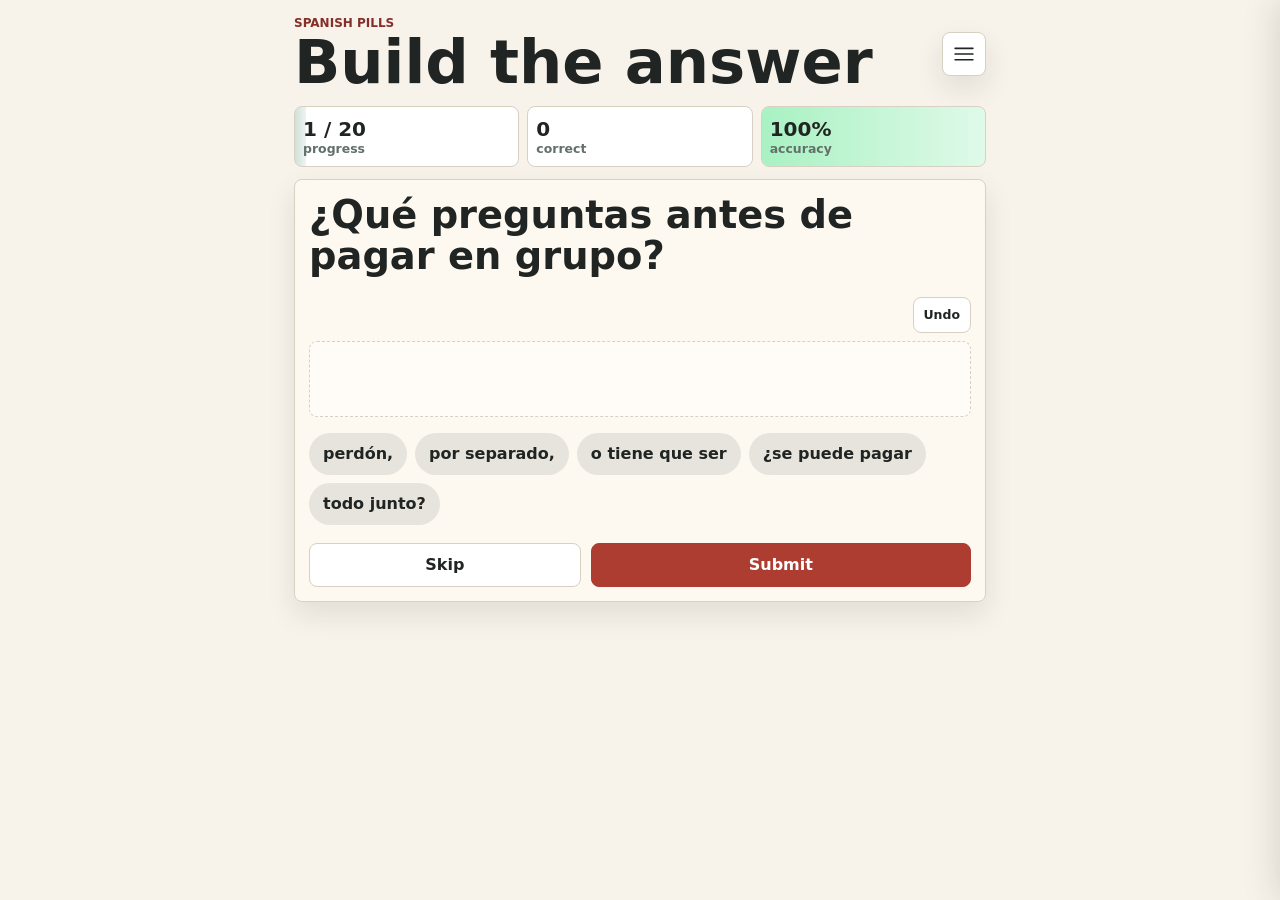
==== index.html @ 4e20489f "Simplify practice card labels" ====
<!doctype html>
<html lang="en">
  <head>
    <meta charset="utf-8">
    <meta name="viewport" content="width=device-width, initial-scale=1">
    <meta name="theme-color" content="#f7f3ea">
    <title>Spanish Pills</title>
    <link rel="stylesheet" href="./styles.css">
  </head>
  <body>
    <button id="menuOverlay" class="menu-overlay hidden" type="button" aria-label="Close menu"></button>
    <aside id="mobileMenu" class="mobile-menu" aria-hidden="true">
      <div class="menu-header">
        <div>
          <p class="eyebrow">Menu</p>
          <h2>Lessons</h2>
        </div>
        <button id="closeMenuButton" class="icon-button" type="button" aria-label="Close menu">×</button>
      </div>

      <section class="menu-section">
        <label class="field">
          <span>Lesson</span>
          <select id="lessonSelect"></select>
        </label>
        <p id="lessonDescription" class="menu-description"></p>
        <div class="menu-action-row">
          <button id="shuffleButton" class="text-button" type="button">Shuffle lesson</button>
          <button id="resetButton" class="text-button" type="button">Reset stats</button>
        </div>
      </section>

      <section class="menu-section">
        <div class="saved-header">
          <div>
            <h2>Saved words</h2>
            <p><span id="savedCount">0</span> saved on this device</p>
          </div>
          <button id="clearSavedButton" class="text-button" type="button">Clear</button>
        </div>

        <div class="save-form">
          <label class="field">
            <span>Spanish word or chunk</span>
            <input id="saveFrontInput" type="text" autocomplete="off" placeholder="e.g. me cuesta">
          </label>
          <label class="field">
            <span>Meaning or note</span>
            <input id="saveBackInput" type="text" autocomplete="off" placeholder="I find it hard">
          </label>
          <button id="saveManualButton" class="secondary-button" type="button">Save word</button>
        </div>

        <div id="savedPreview" class="saved-preview"></div>

        <div class="export-actions">
          <button id="exportCsvButton" class="secondary-button" type="button">Export Anki TSV</button>
          <button id="exportJsonButton" class="secondary-button" type="button">Export JSON</button>
        </div>
      </section>
    </aside>

    <main class="app">
      <header class="topbar">
        <div>
          <p class="eyebrow">Spanish Pills</p>
          <h1>Build the answer</h1>
        </div>
        <button id="openMenuButton" class="icon-button menu-button" type="button" aria-label="Open menu" title="Open menu">
          <svg xmlns="http://www.w3.org/2000/svg" fill="none" viewBox="0 0 24 24" stroke-width="1.5" stroke="currentColor" aria-hidden="true">
            <path stroke-linecap="round" stroke-linejoin="round" d="M3.75 6.75h16.5M3.75 12h16.5m-16.5 5.25h16.5"></path>
          </svg>
        </button>
      </header>

      <section class="stats" aria-label="Session stats">
        <div id="progressBox" class="progress-stat">
          <strong id="progressText">0 / 0</strong>
          <span>progress</span>
        </div>
        <div>
          <strong id="correctText">0</strong>
          <span>correct</span>
        </div>
        <div id="accuracyBox" class="accuracy-stat">
          <strong id="accuracyText">100%</strong>
          <span>accuracy</span>
        </div>
      </section>

      <section class="card" aria-live="polite">
        <div class="meta-row">
          <span id="questionCounter" hidden></span>
        </div>

        <p id="promptText" class="prompt">Loading...</p>

        <div class="answer-block">
          <div class="answer-header">
            <button id="undoButton" class="text-button" type="button">Undo</button>
          </div>
          <div id="answerLine" class="answer-line" aria-label="Selected chunks"></div>
        </div>

        <div id="chunkBank" class="chunk-bank" aria-label="Available chunks"></div>

        <div class="actions">
          <button id="skipButton" class="secondary-button" type="button">Skip</button>
          <button id="submitButton" class="primary-button" type="button">Submit</button>
        </div>

        <div id="feedback" class="feedback hidden">
          <p id="feedbackTitle"></p>
          <p><strong>Correct:</strong> <span id="correctAnswer"></span></p>
          <p><strong>English:</strong> <span id="englishAnswer"></span></p>
          <p><strong>Your answer:</strong> <span id="attemptAnswer"></span></p>
          <div class="save-chunks">
            <span>Save useful chunks</span>
            <div id="saveChunkList" class="save-chip-list"></div>
          </div>
        </div>
      </section>

    </main>

    <script src="./app.js" type="module"></script>
  </body>
</html>
---- styles.css ----
:root {
  --bg: #f7f3ea;
  --surface: #fffaf1;
  --surface-strong: #ffffff;
  --ink: #202523;
  --muted: #63706a;
  --line: #d8d0c2;
  --chip: #e7e4dd;
  --chip-selected: #223d4c;
  --chip-selected-text: #ffffff;
  --primary: #ad3d31;
  --primary-dark: #842f29;
  --ok: #267552;
  --bad: #a7372f;
  --shadow: 0 12px 28px rgba(35, 33, 28, 0.1);
  color-scheme: light;
  font-family: Inter, ui-sans-serif, system-ui, -apple-system, BlinkMacSystemFont, "Segoe UI", sans-serif;
}

* {
  box-sizing: border-box;
}

body {
  min-height: 100vh;
  margin: 0;
  background: var(--bg);
  color: var(--ink);
  overflow-x: hidden;
}

button,
select,
input {
  font: inherit;
}

button {
  touch-action: manipulation;
}

.app {
  width: min(100%, 720px);
  min-height: 100vh;
  margin: 0 auto;
  padding: 16px 14px 26px;
}

.topbar {
  display: flex;
  align-items: center;
  justify-content: space-between;
  gap: 14px;
  margin-bottom: 14px;
}

.eyebrow {
  margin: 0 0 4px;
  color: var(--primary-dark);
  font-size: 0.75rem;
  font-weight: 850;
  letter-spacing: 0;
  text-transform: uppercase;
}

h1,
p {
  margin: 0;
}

h1 {
  font-size: clamp(2rem, 10vw, 3.8rem);
  line-height: 0.95;
  letter-spacing: 0;
}

.icon-button {
  display: grid;
  place-items: center;
  width: 44px;
  height: 44px;
  border: 1px solid var(--line);
  border-radius: 8px;
  background: var(--surface-strong);
  color: var(--ink);
  font-size: 1.3rem;
  box-shadow: var(--shadow);
}

.menu-button {
  padding: 0;
}

.menu-button svg {
  width: 26px;
  height: 26px;
}

.menu-overlay {
  position: fixed;
  inset: 0;
  z-index: 30;
  border: 0;
  background: rgba(32, 37, 35, 0.32);
  padding: 0;
}

.mobile-menu {
  position: fixed;
  top: 0;
  right: 0;
  z-index: 40;
  width: min(88vw, 380px);
  height: 100vh;
  display: grid;
  align-content: start;
  gap: 14px;
  overflow-y: auto;
  border-left: 1px solid var(--line);
  background: var(--surface);
  box-shadow: -18px 0 36px rgba(32, 37, 35, 0.18);
  padding: 16px 14px 24px;
  transform: translateX(105%);
  transition: transform 220ms ease;
}

.mobile-menu.open {
  transform: translateX(0);
}

.menu-header {
  display: flex;
  align-items: center;
  justify-content: space-between;
  gap: 12px;
}

.menu-header h2,
.saved-header h2 {
  margin: 0;
  font-size: 1.08rem;
}

.menu-section {
  display: grid;
  gap: 12px;
  border: 1px solid var(--line);
  border-radius: 8px;
  background: rgba(255, 255, 255, 0.64);
  padding: 12px;
}

.menu-description {
  color: var(--muted);
  font-size: 0.9rem;
  line-height: 1.35;
}

.menu-action-row {
  display: grid;
  grid-template-columns: repeat(2, minmax(0, 1fr));
  gap: 10px;
}

.panel,
.card {
  border: 1px solid var(--line);
  border-radius: 8px;
  background: rgba(255, 250, 241, 0.94);
  box-shadow: var(--shadow);
}

.panel {
  padding: 12px;
}

.field {
  display: grid;
  gap: 6px;
}

.field span,
.answer-header,
.meta-row,
.stats span {
  color: var(--muted);
  font-size: 0.78rem;
  font-weight: 850;
}

select,
input {
  width: 100%;
  min-height: 44px;
  border: 1px solid var(--line);
  border-radius: 8px;
  background: var(--surface-strong);
  color: var(--ink);
  padding: 0 10px;
}

.stats {
  display: grid;
  grid-template-columns: repeat(3, minmax(0, 1fr));
  gap: 8px;
  margin: 12px 0;
}

.stats div {
  position: relative;
  isolation: isolate;
  overflow: hidden;
  border: 1px solid var(--line);
  border-radius: 8px;
  background: var(--surface-strong);
  padding: 10px 8px;
}

.progress-stat::before {
  content: "";
  position: absolute;
  inset: 0 auto 0 0;
  z-index: 0;
  width: var(--progress-value, 0%);
  background: linear-gradient(90deg, rgba(38, 117, 82, 0.22), rgba(38, 117, 82, 0.08));
  transition: width 260ms ease;
}

.accuracy-stat::before {
  content: "";
  position: absolute;
  inset: 0 auto 0 0;
  z-index: 0;
  width: var(--accuracy-value, 100%);
  background: linear-gradient(90deg, rgba(var(--accuracy-color, 28, 220, 96), 0.38), rgba(var(--accuracy-color, 28, 220, 96), 0.14));
  transition: width 260ms ease, background 260ms ease;
}

.stats strong,
.stats span {
  position: relative;
  z-index: 1;
  display: block;
}

.stats strong {
  font-size: 1.25rem;
}

.card {
  padding: 14px;
}

.meta-row {
  display: flex;
  align-items: center;
  justify-content: flex-end;
  gap: 10px;
  min-height: 0;
}

.answer-mark {
  display: inline-grid;
  place-items: center;
  width: 34px;
  height: 34px;
  border-radius: 999px;
  color: #fff;
  font-size: 1.35rem;
  font-weight: 950;
  line-height: 1;
  animation: mark-pop 360ms cubic-bezier(0.2, 1.35, 0.35, 1);
}

.answer-mark.correct {
  background: var(--ok);
}

.answer-mark.incorrect {
  background: var(--bad);
}

@keyframes mark-pop {
  0% {
    opacity: 0;
    transform: scale(0.55) rotate(-10deg);
  }
  70% {
    opacity: 1;
    transform: scale(1.14) rotate(2deg);
  }
  100% {
    opacity: 1;
    transform: scale(1) rotate(0);
  }
}

.prompt {
  margin-top: 0;
  font-size: clamp(1.45rem, 7vw, 2.4rem);
  font-weight: 850;
  line-height: 1.08;
}

.answer-block {
  margin-top: 20px;
}

.answer-header {
  display: flex;
  align-items: center;
  justify-content: flex-end;
  gap: 10px;
}

.answer-line {
  min-height: 76px;
  display: flex;
  flex-wrap: wrap;
  align-content: flex-start;
  gap: 8px;
  margin-top: 8px;
  border: 1px dashed var(--line);
  border-radius: 8px;
  background: rgba(255, 255, 255, 0.55);
  padding: 8px;
}

.chunk-bank {
  display: flex;
  flex-wrap: wrap;
  gap: 8px;
  margin-top: 16px;
}

.pill {
  min-height: 42px;
  border: 1px solid transparent;
  border-radius: 999px;
  background: var(--chip);
  color: var(--ink);
  padding: 9px 13px;
  font-weight: 800;
}

.pill.selected {
  background: var(--chip-selected);
  color: var(--chip-selected-text);
}

.pill:disabled {
  opacity: 0.45;
}

.actions {
  display: grid;
  grid-template-columns: 1fr 1.4fr;
  gap: 10px;
  margin-top: 18px;
}

.primary-button,
.secondary-button,
.text-button {
  min-height: 44px;
  border-radius: 8px;
  font-weight: 850;
}

.primary-button {
  border: 1px solid var(--primary);
  background: var(--primary);
  color: #fff;
}

.secondary-button,
.text-button {
  border: 1px solid var(--line);
  background: var(--surface-strong);
  color: var(--ink);
}

.text-button {
  min-height: 36px;
  padding: 0 10px;
}

.full-width {
  width: 100%;
}

.feedback {
  margin-top: 16px;
  border-radius: 8px;
  padding: 12px;
  line-height: 1.4;
}

.feedback.correct {
  border: 1px solid rgba(38, 117, 82, 0.35);
  background: rgba(38, 117, 82, 0.1);
}

.feedback.incorrect {
  border: 1px solid rgba(167, 55, 47, 0.35);
  background: rgba(167, 55, 47, 0.1);
}

.feedback p + p,
.feedback button {
  margin-top: 10px;
}

.save-chunks {
  display: grid;
  gap: 8px;
  margin-top: 12px;
}

.save-chunks > span {
  color: var(--muted);
  font-size: 0.78rem;
  font-weight: 850;
}

.save-chip-list,
.saved-preview {
  display: flex;
  flex-wrap: wrap;
  gap: 8px;
}

.save-chip {
  min-height: 36px;
  border: 1px solid var(--line);
  border-radius: 999px;
  background: var(--surface-strong);
  color: var(--ink);
  padding: 7px 11px;
  font-weight: 800;
}

.save-chip.saved {
  border-color: rgba(38, 117, 82, 0.35);
  background: rgba(38, 117, 82, 0.12);
  color: var(--ok);
}

.saved-header {
  display: flex;
  align-items: center;
  justify-content: space-between;
  gap: 12px;
}

.saved-header p {
  color: var(--muted);
  font-size: 0.88rem;
}

.save-form {
  display: grid;
  gap: 10px;
}

.saved-preview {
  min-height: 24px;
}

.saved-item {
  border: 1px solid var(--line);
  border-radius: 999px;
  background: var(--chip);
  padding: 7px 11px;
  font-size: 0.88rem;
  font-weight: 800;
}

.export-actions {
  display: grid;
  grid-template-columns: repeat(2, minmax(0, 1fr));
  gap: 10px;
}

.hidden {
  display: none;
}
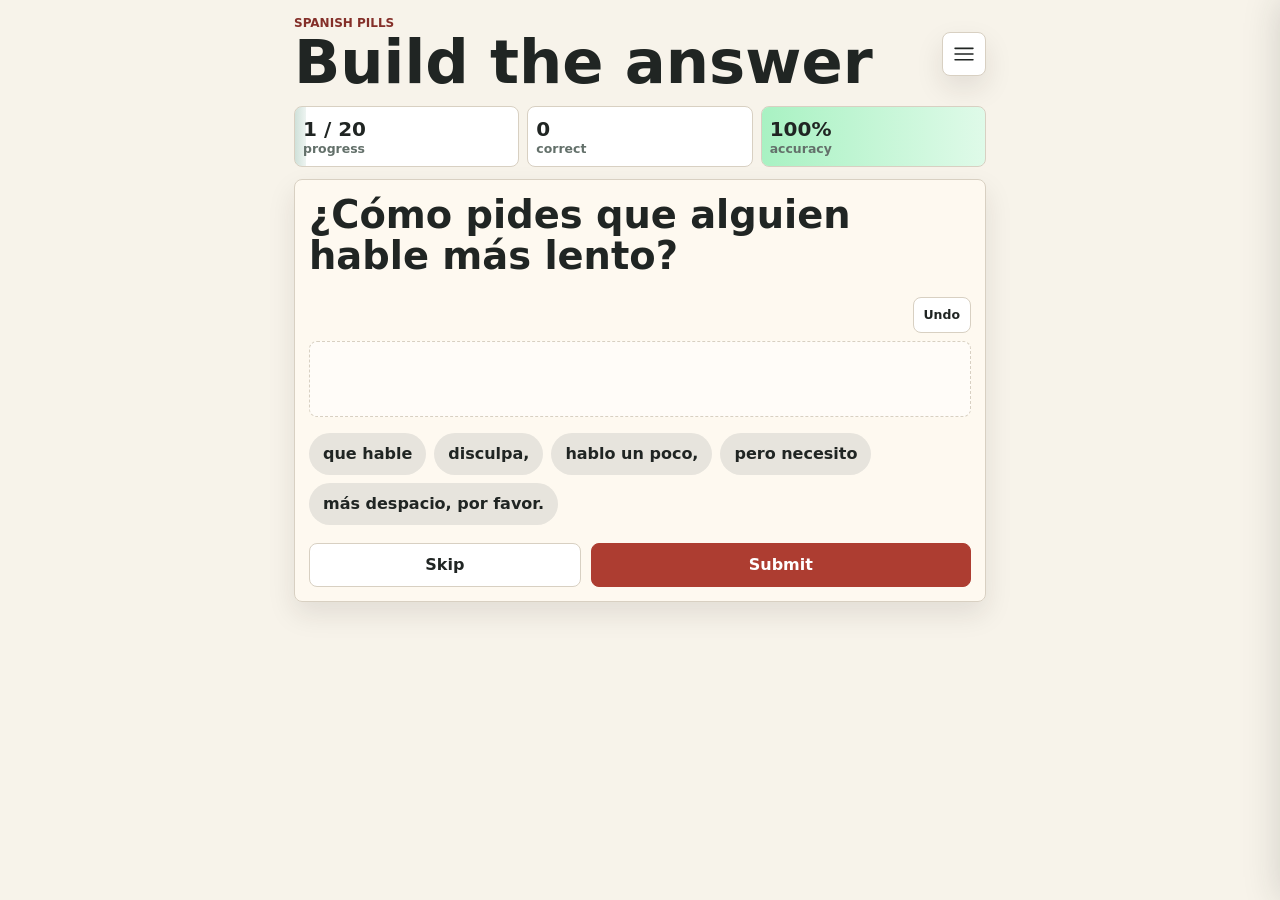
==== commit 37c9bd82: "Add rolling accuracy bars" ====
--- a/index.html
+++ b/index.html
@@ -28,6 +28,16 @@
           <button id="shuffleButton" class="text-button" type="button">Shuffle lesson</button>
           <button id="resetButton" class="text-button" type="button">Reset stats</button>
         </div>
+      </section>
+
+      <section class="menu-section">
+        <div class="saved-header">
+          <div>
+            <h2>Recent accuracy</h2>
+            <p>Rolling saved attempts</p>
+          </div>
+        </div>
+        <div id="historyBars" class="history-bars"></div>
       </section>
 
       <section class="menu-section">
--- a/styles.css
+++ b/styles.css
@@ -458,6 +458,48 @@
   font-size: 0.88rem;
 }
 
+.history-bars {
+  display: grid;
+  gap: 10px;
+}
+
+.history-row {
+  display: grid;
+  grid-template-columns: 64px minmax(0, 1fr) 86px;
+  align-items: center;
+  gap: 8px;
+}
+
+.history-label,
+.history-value {
+  color: var(--muted);
+  font-size: 0.78rem;
+  font-weight: 850;
+}
+
+.history-value {
+  text-align: right;
+}
+
+.history-track {
+  position: relative;
+  overflow: hidden;
+  height: 12px;
+  border: 1px solid var(--line);
+  border-radius: 999px;
+  background: rgba(255, 255, 255, 0.72);
+}
+
+.history-track::before {
+  content: "";
+  position: absolute;
+  inset: 0 auto 0 0;
+  width: var(--history-value, 0%);
+  border-radius: inherit;
+  background: rgb(var(--history-color, 28, 220, 96));
+  transition: width 260ms ease, background 260ms ease;
+}
+
 .save-form {
   display: grid;
   gap: 10px;
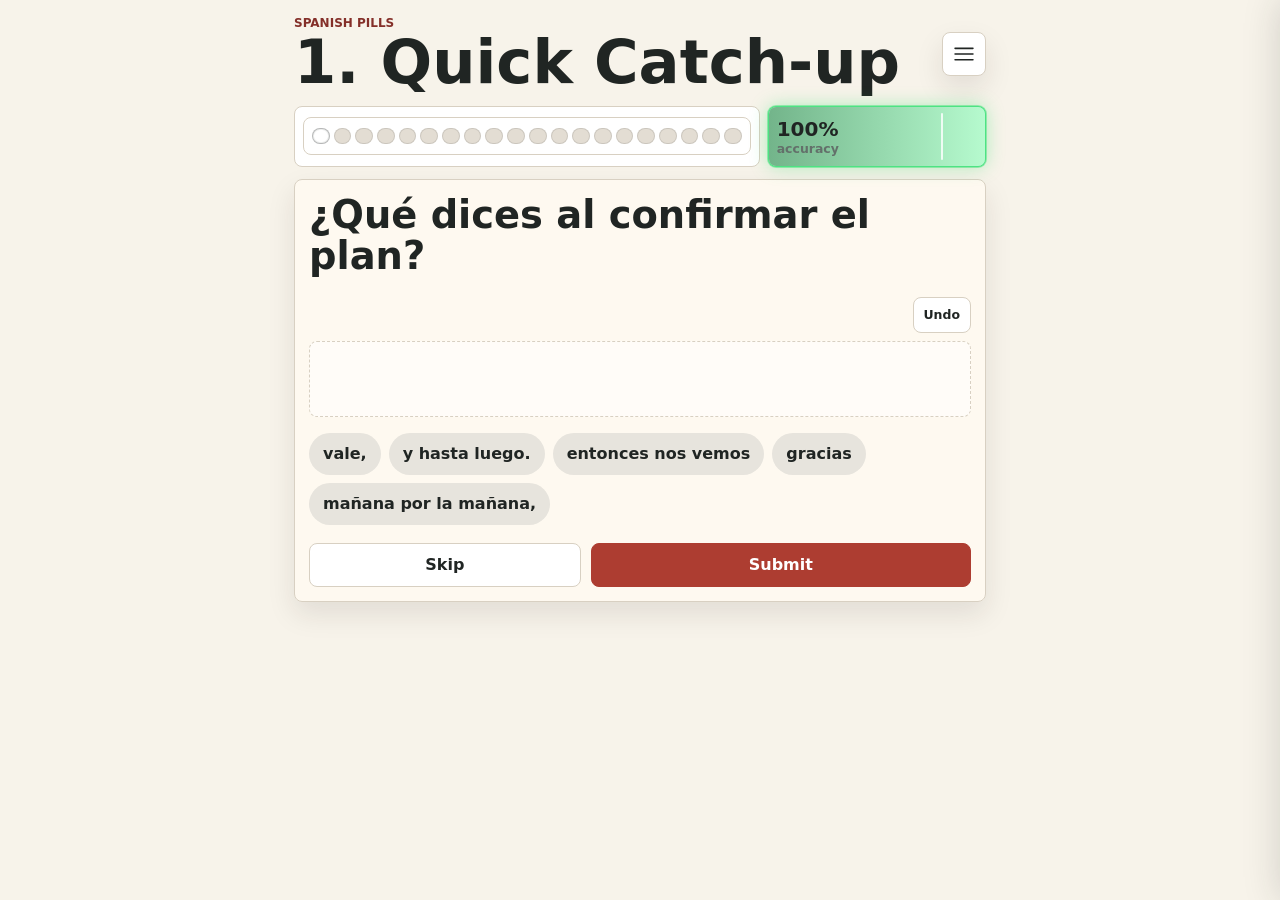
==== commit 5d1bf2a2: "Use pill progress strip" ====
--- a/index.html
+++ b/index.html
@@ -74,7 +74,7 @@
       <header class="topbar">
         <div>
           <p class="eyebrow">Spanish Pills</p>
-          <h1>Build the answer</h1>
+          <h1 id="lessonTitle">Loading</h1>
         </div>
         <button id="openMenuButton" class="icon-button menu-button" type="button" aria-label="Open menu" title="Open menu">
           <svg xmlns="http://www.w3.org/2000/svg" fill="none" viewBox="0 0 24 24" stroke-width="1.5" stroke="currentColor" aria-hidden="true">
@@ -85,12 +85,7 @@
 
       <section class="stats" aria-label="Session stats">
         <div id="progressBox" class="progress-stat">
-          <strong id="progressText">0 / 0</strong>
-          <span>progress</span>
-        </div>
-        <div>
-          <strong id="correctText">0</strong>
-          <span>correct</span>
+          <div id="progressPills" class="progress-pills" aria-label="Question progress"></div>
         </div>
         <div id="accuracyBox" class="accuracy-stat">
           <strong id="accuracyText">100%</strong>
--- a/styles.css
+++ b/styles.css
@@ -201,7 +201,7 @@
 
 .stats {
   display: grid;
-  grid-template-columns: repeat(3, minmax(0, 1fr));
+  grid-template-columns: minmax(0, 1.6fr) minmax(88px, 0.75fr);
   gap: 8px;
   margin: 12px 0;
 }
@@ -216,14 +216,47 @@
   padding: 10px 8px;
 }
 
-.progress-stat::before {
-  content: "";
-  position: absolute;
-  inset: 0 auto 0 0;
-  z-index: 0;
-  width: var(--progress-value, 0%);
-  background: linear-gradient(90deg, rgba(38, 117, 82, 0.22), rgba(38, 117, 82, 0.08));
-  transition: width 260ms ease;
+.progress-stat {
+  display: grid;
+  align-items: center;
+}
+
+.progress-pills {
+  position: relative;
+  z-index: 2;
+  display: grid;
+  grid-template-columns: repeat(20, minmax(0, 1fr));
+  gap: 4px;
+}
+
+.progress-pill {
+  height: 16px;
+  border: 1px solid rgba(32, 37, 35, 0.12);
+  border-radius: 999px;
+  background: rgba(216, 208, 194, 0.72);
+  transition: background 180ms ease, border-color 180ms ease, transform 180ms ease, box-shadow 180ms ease;
+}
+
+.progress-pill.current {
+  border-color: rgba(32, 37, 35, 0.32);
+  background: #ffffff;
+  box-shadow: inset 0 0 0 1px rgba(32, 37, 35, 0.08);
+}
+
+.progress-pill.correct {
+  border-color: rgba(38, 117, 82, 0.36);
+  background: var(--ok);
+  box-shadow: 0 0 8px rgba(38, 117, 82, 0.26);
+}
+
+.progress-pill.incorrect {
+  border-color: rgba(167, 55, 47, 0.36);
+  background: var(--bad);
+  box-shadow: 0 0 8px rgba(167, 55, 47, 0.22);
+}
+
+.progress-pill.unused {
+  opacity: 0.26;
 }
 
 .accuracy-stat::before {
@@ -236,10 +269,36 @@
   transition: width 260ms ease, background 260ms ease;
 }
 
+.accuracy-stat::after {
+  content: "";
+  position: absolute;
+  top: 6px;
+  bottom: 6px;
+  left: 80%;
+  z-index: 1;
+  width: 2px;
+  border-radius: 999px;
+  background: rgba(32, 37, 35, 0.42);
+  transform: translateX(-1px);
+}
+
+.accuracy-stat.target-met {
+  border-color: rgba(28, 220, 96, 0.78);
+  box-shadow: 0 0 0 1px rgba(28, 220, 96, 0.38), 0 0 18px rgba(28, 220, 96, 0.34);
+}
+
+.accuracy-stat.target-met::before {
+  background: linear-gradient(90deg, rgba(5, 122, 47, 0.56), rgba(28, 240, 104, 0.32));
+}
+
+.accuracy-stat.target-met::after {
+  background: rgba(255, 255, 255, 0.82);
+}
+
 .stats strong,
 .stats span {
   position: relative;
-  z-index: 1;
+  z-index: 2;
   display: block;
 }
 
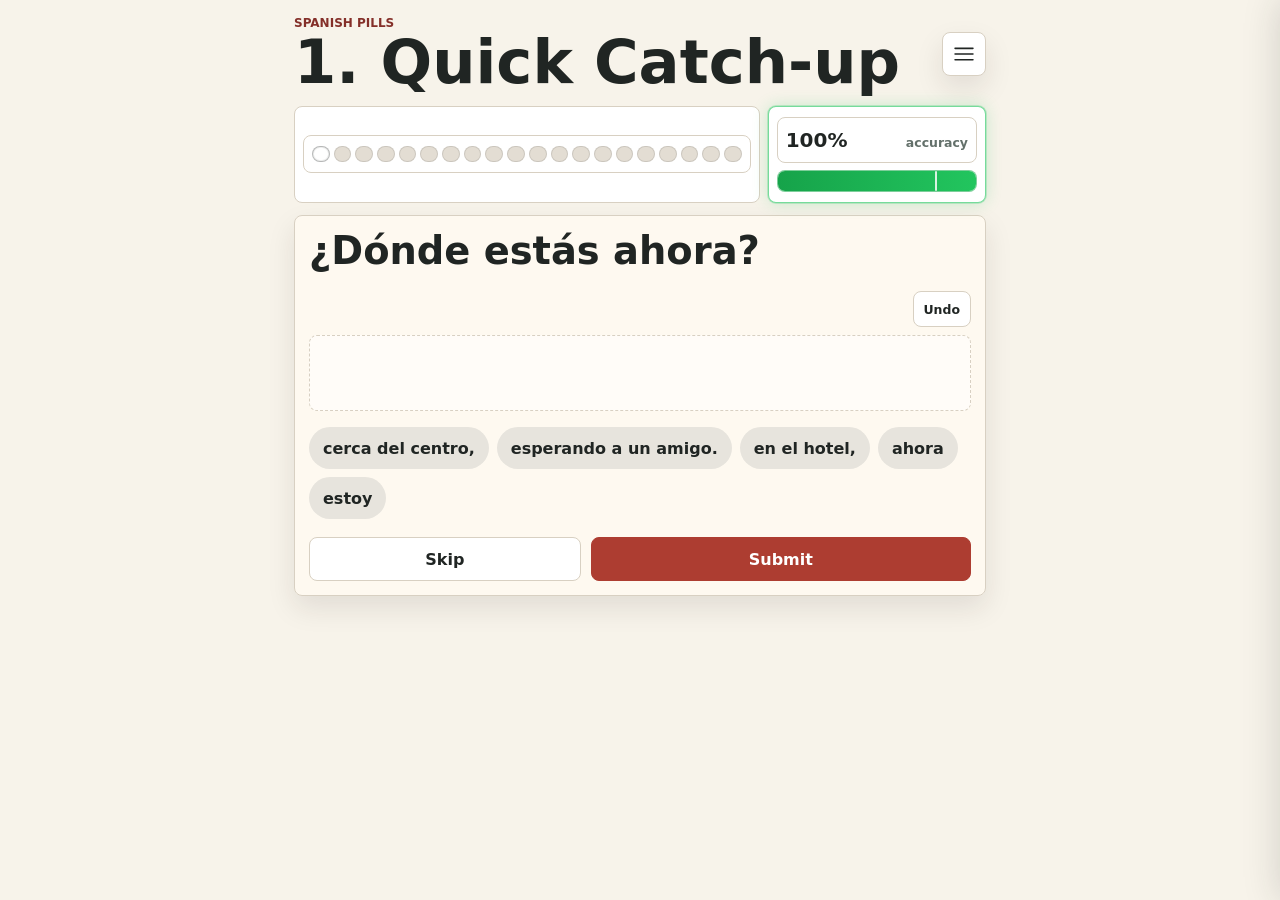
==== commit 23c68c3d: "Refine accuracy bar layout" ====
--- a/index.html
+++ b/index.html
@@ -88,8 +88,11 @@
           <div id="progressPills" class="progress-pills" aria-label="Question progress"></div>
         </div>
         <div id="accuracyBox" class="accuracy-stat">
-          <strong id="accuracyText">100%</strong>
-          <span>accuracy</span>
+          <div class="accuracy-label">
+            <strong id="accuracyText">100%</strong>
+            <span>accuracy</span>
+          </div>
+          <div class="accuracy-track" aria-hidden="true"></div>
         </div>
       </section>
 
--- a/styles.css
+++ b/styles.css
@@ -259,21 +259,46 @@
   opacity: 0.26;
 }
 
-.accuracy-stat::before {
+.accuracy-stat {
+  display: grid;
+  align-content: center;
+  gap: 7px;
+}
+
+.accuracy-label {
+  position: relative;
+  z-index: 2;
+  display: flex;
+  align-items: baseline;
+  justify-content: space-between;
+  gap: 8px;
+}
+
+.accuracy-track {
+  position: relative;
+  z-index: 2;
+  overflow: hidden;
+  height: 12px;
+  border: 1px solid rgba(32, 37, 35, 0.12);
+  border-radius: 999px;
+  background: rgba(255, 255, 255, 0.72);
+}
+
+.accuracy-track::before {
   content: "";
   position: absolute;
   inset: 0 auto 0 0;
   z-index: 0;
   width: var(--accuracy-value, 100%);
-  background: linear-gradient(90deg, rgba(var(--accuracy-color, 28, 220, 96), 0.38), rgba(var(--accuracy-color, 28, 220, 96), 0.14));
+  background: rgb(var(--accuracy-color, 34, 197, 94));
   transition: width 260ms ease, background 260ms ease;
 }
 
-.accuracy-stat::after {
+.accuracy-track::after {
   content: "";
   position: absolute;
-  top: 6px;
-  bottom: 6px;
+  top: 0;
+  bottom: 0;
   left: 80%;
   z-index: 1;
   width: 2px;
@@ -283,15 +308,20 @@
 }
 
 .accuracy-stat.target-met {
-  border-color: rgba(28, 220, 96, 0.78);
-  box-shadow: 0 0 0 1px rgba(28, 220, 96, 0.38), 0 0 18px rgba(28, 220, 96, 0.34);
-}
-
-.accuracy-stat.target-met::before {
-  background: linear-gradient(90deg, rgba(5, 122, 47, 0.56), rgba(28, 240, 104, 0.32));
-}
-
-.accuracy-stat.target-met::after {
+  border-color: rgba(34, 197, 94, 0.62);
+  box-shadow: 0 0 0 1px rgba(34, 197, 94, 0.22), 0 0 16px rgba(34, 197, 94, 0.22);
+}
+
+.accuracy-stat.target-met .accuracy-track {
+  border-color: rgba(22, 163, 74, 0.5);
+  background: rgba(34, 197, 94, 0.12);
+}
+
+.accuracy-stat.target-met .accuracy-track::before {
+  background: linear-gradient(90deg, #16a34a, #22c55e);
+}
+
+.accuracy-stat.target-met .accuracy-track::after {
   background: rgba(255, 255, 255, 0.82);
 }
 
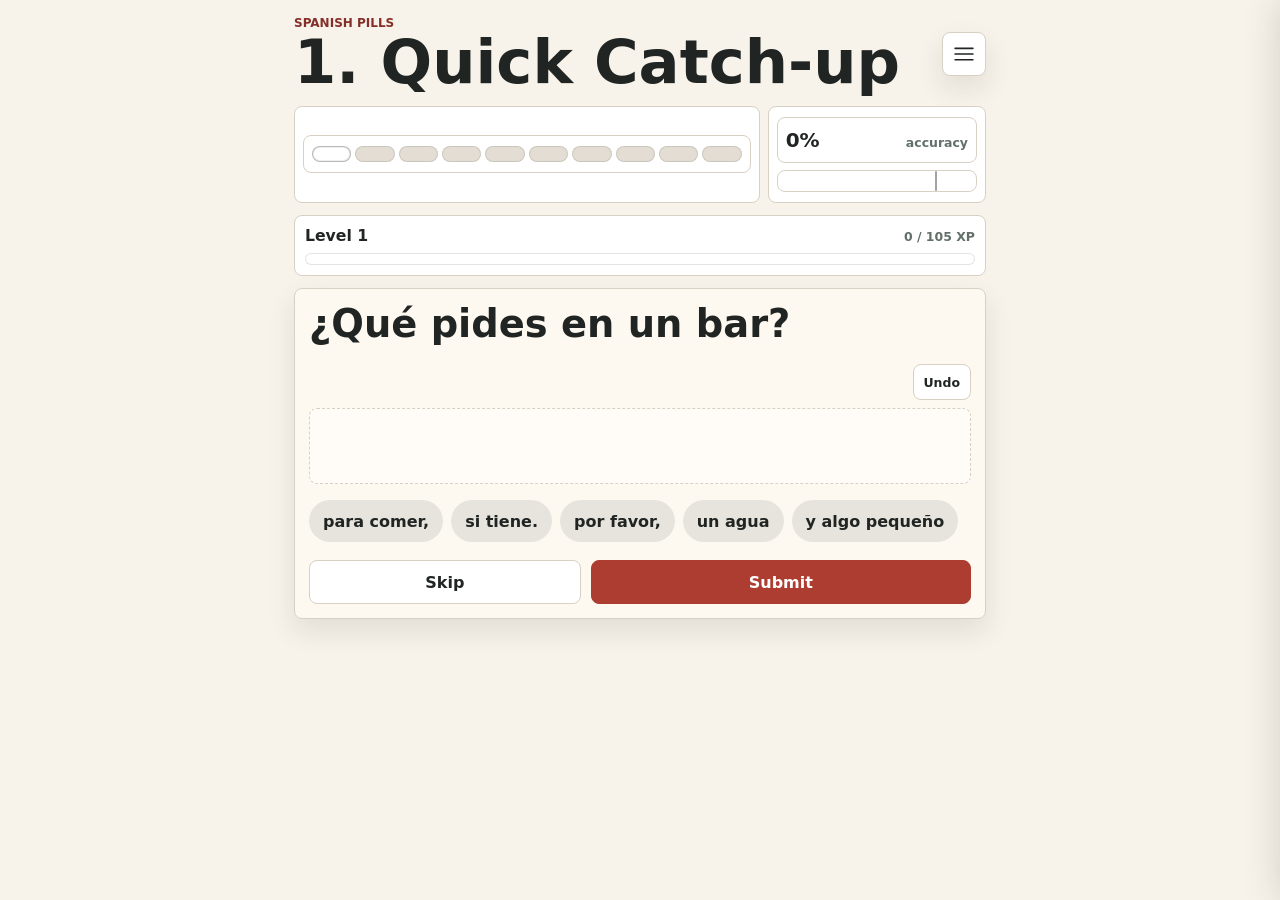
==== commit ac52db3d: "Add quiz experience bar" ====
--- a/index.html
+++ b/index.html
@@ -96,6 +96,16 @@
         </div>
       </section>
 
+      <section id="xpPanel" class="xp-panel" aria-label="Experience progress">
+        <div class="xp-label">
+          <strong id="xpLevelText">Level 1</strong>
+          <span id="xpText">0 / 105 XP</span>
+        </div>
+        <div class="xp-track" aria-hidden="true">
+          <div class="xp-fill"></div>
+        </div>
+      </section>
+
       <section class="card" aria-live="polite">
         <div class="meta-row">
           <span id="questionCounter" hidden></span>
--- a/styles.css
+++ b/styles.css
@@ -225,7 +225,7 @@
   position: relative;
   z-index: 2;
   display: grid;
-  grid-template-columns: repeat(20, minmax(0, 1fr));
+  grid-template-columns: repeat(10, minmax(0, 1fr));
   gap: 4px;
 }
 
@@ -307,16 +307,6 @@
   transform: translateX(-1px);
 }
 
-.accuracy-stat.target-met {
-  border-color: rgba(34, 197, 94, 0.62);
-  box-shadow: 0 0 0 1px rgba(34, 197, 94, 0.22), 0 0 16px rgba(34, 197, 94, 0.22);
-}
-
-.accuracy-stat.target-met .accuracy-track {
-  border-color: rgba(22, 163, 74, 0.5);
-  background: rgba(34, 197, 94, 0.12);
-}
-
 .accuracy-stat.target-met .accuracy-track::before {
   background: linear-gradient(90deg, #16a34a, #22c55e);
 }
@@ -334,6 +324,49 @@
 
 .stats strong {
   font-size: 1.25rem;
+}
+
+.xp-panel {
+  display: grid;
+  gap: 8px;
+  margin: 0 0 12px;
+  border: 1px solid var(--line);
+  border-radius: 8px;
+  background: var(--surface-strong);
+  padding: 10px 10px;
+}
+
+.xp-label {
+  display: flex;
+  align-items: baseline;
+  justify-content: space-between;
+  gap: 12px;
+}
+
+.xp-label strong {
+  font-size: 0.98rem;
+}
+
+.xp-label span {
+  color: var(--muted);
+  font-size: 0.78rem;
+  font-weight: 850;
+}
+
+.xp-track {
+  overflow: hidden;
+  height: 12px;
+  border: 1px solid rgba(32, 37, 35, 0.12);
+  border-radius: 999px;
+  background: rgba(255, 255, 255, 0.78);
+}
+
+.xp-fill {
+  width: var(--xp-value, 0%);
+  height: 100%;
+  border-radius: inherit;
+  background: linear-gradient(90deg, #2563eb, #38bdf8);
+  transition: width 260ms ease;
 }
 
 .card {
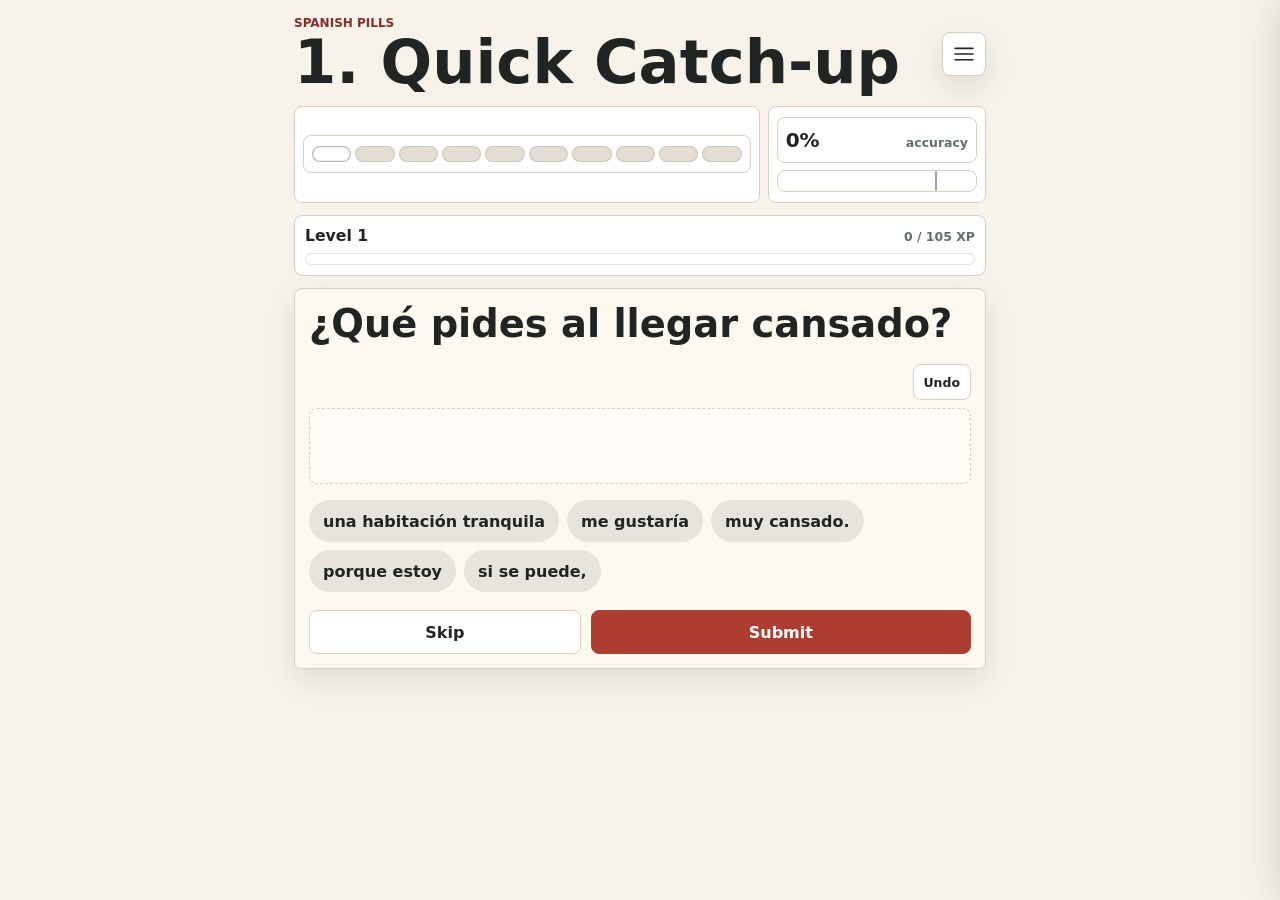
==== commit a31be38e: "Animate XP segments sequentially" ====
--- a/index.html
+++ b/index.html
@@ -102,7 +102,7 @@
           <span id="xpText">0 / 105 XP</span>
         </div>
         <div class="xp-track" aria-hidden="true">
-          <div class="xp-fill"></div>
+          <div id="xpSegments" class="xp-segments"></div>
         </div>
       </section>
 
--- a/styles.css
+++ b/styles.css
@@ -354,19 +354,49 @@
 }
 
 .xp-track {
-  overflow: hidden;
   height: 12px;
   border: 1px solid rgba(32, 37, 35, 0.12);
   border-radius: 999px;
   background: rgba(255, 255, 255, 0.78);
-}
-
-.xp-fill {
-  width: var(--xp-value, 0%);
+  padding: 1px;
+}
+
+.xp-segments {
+  display: grid;
+  grid-template-columns: repeat(21, minmax(0, 1fr));
+  gap: 1px;
   height: 100%;
+}
+
+.xp-segment {
   border-radius: inherit;
+  background: transparent;
+}
+
+.xp-segment.filled {
   background: linear-gradient(90deg, #2563eb, #38bdf8);
-  transition: width 260ms ease;
+}
+
+.xp-segment.flash {
+  animation: xp-flash 560ms ease-out;
+}
+
+@keyframes xp-flash {
+  0% {
+    filter: brightness(1);
+    transform: scaleY(1);
+    box-shadow: 0 0 0 rgba(56, 189, 248, 0);
+  }
+  36% {
+    filter: brightness(2.15);
+    transform: scaleY(1.7);
+    box-shadow: 0 0 18px rgba(56, 189, 248, 0.95), 0 0 8px rgba(37, 99, 235, 0.85);
+  }
+  100% {
+    filter: brightness(1);
+    transform: scaleY(1);
+    box-shadow: 0 0 0 rgba(56, 189, 248, 0);
+  }
 }
 
 .card {
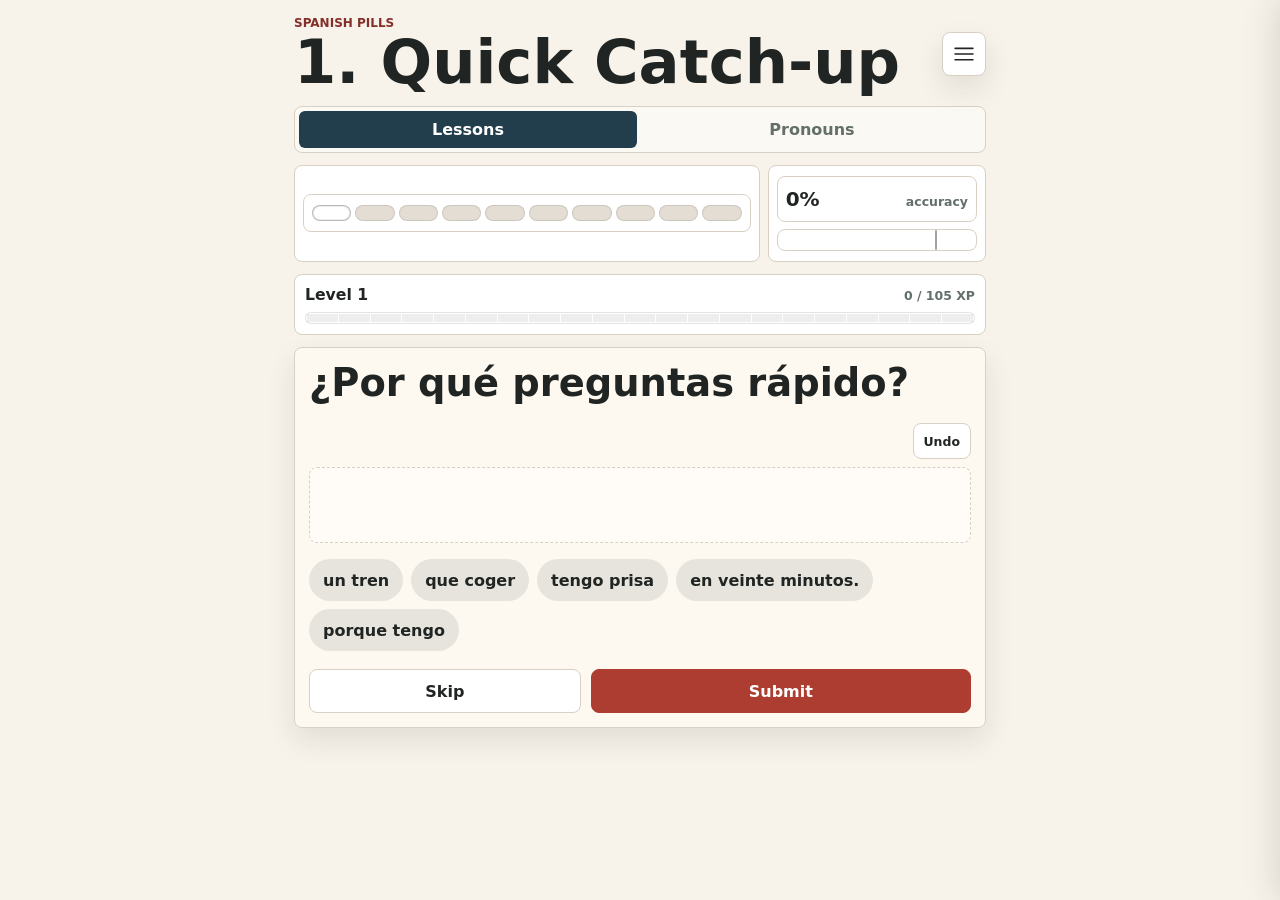
==== commit 76138207: "Add visual pronoun practice tab" ====
--- a/index.html
+++ b/index.html
@@ -83,6 +83,11 @@
         </button>
       </header>
 
+      <nav class="app-tabs" aria-label="Practice modes">
+        <a class="active" href="./index.html" aria-current="page">Lessons</a>
+        <a href="./pronouns.html">Pronouns</a>
+      </nav>
+
       <section class="stats" aria-label="Session stats">
         <div id="progressBox" class="progress-stat">
           <div id="progressPills" class="progress-pills" aria-label="Question progress"></div>
--- a/styles.css
+++ b/styles.css
@@ -54,6 +54,31 @@
   margin-bottom: 14px;
 }
 
+.app-tabs {
+  display: grid;
+  grid-template-columns: repeat(2, minmax(0, 1fr));
+  gap: 6px;
+  margin-bottom: 12px;
+  border: 1px solid var(--line);
+  border-radius: 8px;
+  background: rgba(255, 255, 255, 0.5);
+  padding: 4px;
+}
+
+.app-tabs a {
+  border-radius: 6px;
+  color: var(--muted);
+  padding: 9px 12px;
+  font-weight: 850;
+  text-align: center;
+  text-decoration: none;
+}
+
+.app-tabs a.active {
+  background: var(--chip-selected);
+  color: var(--chip-selected-text);
+}
+
 .eyebrow {
   margin: 0 0 4px;
   color: var(--primary-dark);
@@ -370,7 +395,7 @@
 
 .xp-segment {
   border-radius: inherit;
-  background: transparent;
+  background: rgba(32, 37, 35, 0.08);
 }
 
 .xp-segment.filled {
@@ -403,6 +428,120 @@
   padding: 14px;
 }
 
+.pronoun-score {
+  display: flex;
+  justify-content: space-between;
+  gap: 12px;
+  margin-bottom: 12px;
+  border: 1px solid var(--line);
+  border-radius: 8px;
+  background: var(--surface-strong);
+  padding: 10px 12px;
+  color: var(--muted);
+  font-size: 0.78rem;
+  font-weight: 850;
+}
+
+.pronoun-score strong {
+  color: var(--ink);
+  font-size: 1rem;
+}
+
+.pronoun-card {
+  overflow: hidden;
+}
+
+.pronoun-heading {
+  text-align: center;
+}
+
+.prompt-label {
+  color: var(--muted);
+  font-size: 0.72rem;
+  font-weight: 850;
+  text-transform: uppercase;
+}
+
+.pronoun-verb {
+  margin-top: 2px;
+  color: var(--primary-dark);
+  font-size: clamp(2rem, 11vw, 3.5rem);
+  font-weight: 900;
+  line-height: 1;
+}
+
+.pronoun-scene {
+  display: grid;
+  grid-template-columns: minmax(0, 1fr) 64px minmax(0, 1fr);
+  align-items: center;
+  gap: 6px;
+  min-height: 180px;
+  margin-top: 14px;
+  border: 1px solid var(--line);
+  border-radius: 8px;
+  background: linear-gradient(180deg, #fffdf8 0 72%, #e9e2d5 72% 100%);
+  padding: 16px 8px;
+}
+
+.person-group {
+  display: grid;
+  justify-items: center;
+  gap: 12px;
+  min-width: 0;
+}
+
+.person-emojis {
+  display: flex;
+  justify-content: center;
+  min-height: 58px;
+  font-size: clamp(2.25rem, 12vw, 4rem);
+  line-height: 1;
+  white-space: nowrap;
+}
+
+.person-emojis span + span {
+  margin-left: -0.38em;
+}
+
+.person-label {
+  border-radius: 999px;
+  background: var(--chip-selected);
+  color: var(--chip-selected-text);
+  padding: 5px 9px;
+  font-size: clamp(0.65rem, 3vw, 0.8rem);
+  letter-spacing: 0.04em;
+}
+
+.object-group .person-label {
+  background: var(--primary);
+}
+
+.action-arrow {
+  display: grid;
+  place-items: center;
+  color: var(--primary);
+  font-size: clamp(3rem, 15vw, 5rem);
+  font-weight: 900;
+  line-height: 1;
+}
+
+.pronoun-answer-line {
+  min-height: 62px;
+  justify-content: center;
+}
+
+.pronoun-bank {
+  justify-content: center;
+}
+
+.pronoun-note {
+  margin: 12px 6px 0;
+  color: var(--muted);
+  font-size: 0.82rem;
+  line-height: 1.4;
+  text-align: center;
+}
+
 .meta-row {
   display: flex;
   align-items: center;
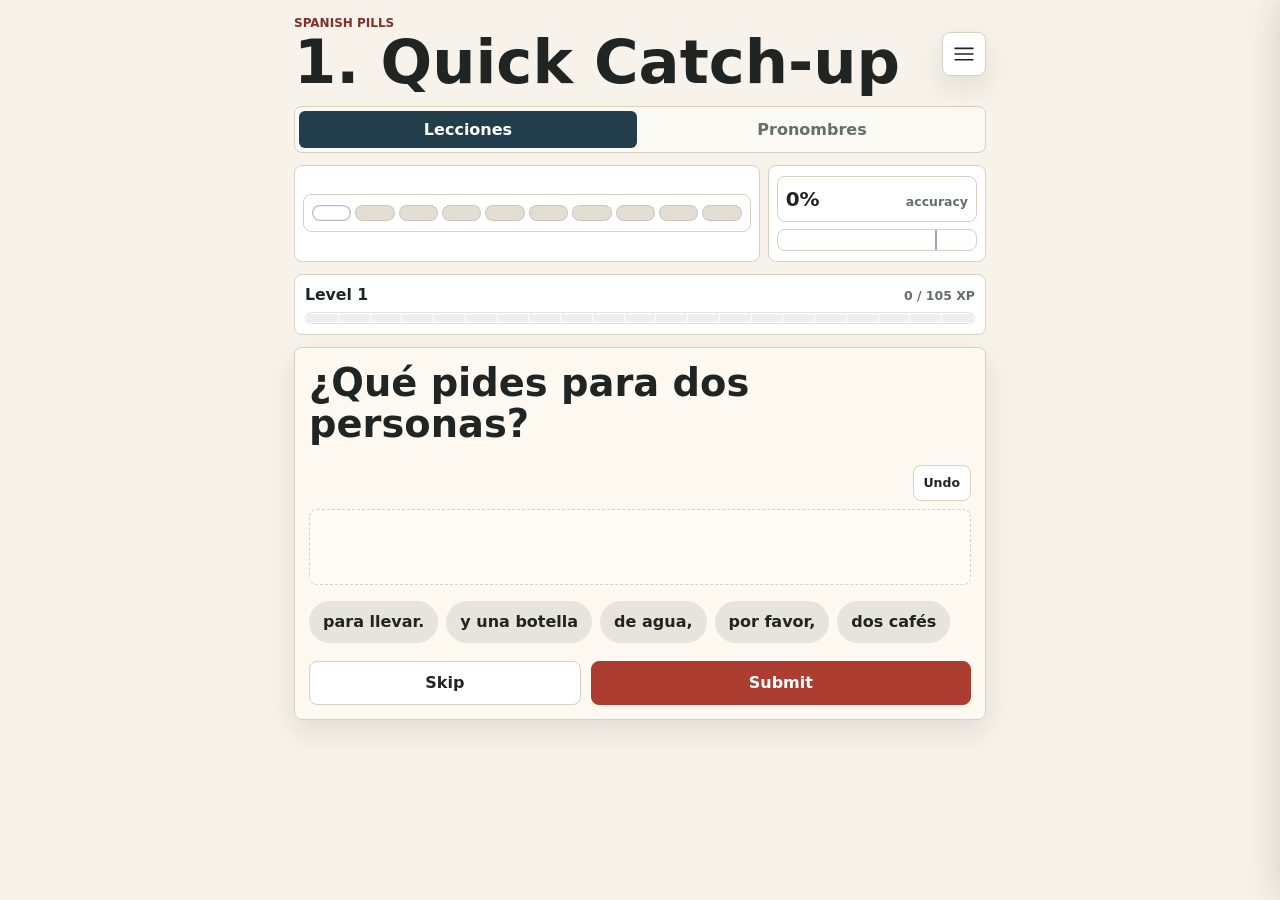
==== commit cdc32e69: "Localize pronoun lesson interface" ====
--- a/index.html
+++ b/index.html
@@ -83,9 +83,9 @@
         </button>
       </header>
 
-      <nav class="app-tabs" aria-label="Practice modes">
-        <a class="active" href="./index.html" aria-current="page">Lessons</a>
-        <a href="./pronouns.html">Pronouns</a>
+      <nav class="app-tabs" aria-label="Modos de práctica">
+        <a class="active" href="./index.html" aria-current="page">Lecciones</a>
+        <a href="./pronouns.html">Pronombres</a>
       </nav>
 
       <section class="stats" aria-label="Session stats">
--- a/styles.css
+++ b/styles.css
@@ -472,55 +472,43 @@
 
 .pronoun-scene {
   display: grid;
-  grid-template-columns: minmax(0, 1fr) 64px minmax(0, 1fr);
-  align-items: center;
-  gap: 6px;
-  min-height: 180px;
+  grid-template-columns: minmax(0, 1fr) 76px minmax(0, 1fr);
+  align-items: center;
+  gap: 2px;
+  min-height: 150px;
   margin-top: 14px;
   border: 1px solid var(--line);
   border-radius: 8px;
-  background: linear-gradient(180deg, #fffdf8 0 72%, #e9e2d5 72% 100%);
-  padding: 16px 8px;
+  background: linear-gradient(180deg, #fffdf8 0 78%, #e9e2d5 78% 100%);
+  padding: 14px 4px;
+  white-space: nowrap;
 }
 
 .person-group {
-  display: grid;
-  justify-items: center;
-  gap: 12px;
+  display: flex;
+  align-items: center;
+  justify-content: center;
   min-width: 0;
 }
 
 .person-emojis {
   display: flex;
+  align-items: center;
   justify-content: center;
-  min-height: 58px;
-  font-size: clamp(2.25rem, 12vw, 4rem);
+  font-size: clamp(3.5rem, 16vw, 6.5rem);
   line-height: 1;
   white-space: nowrap;
 }
 
 .person-emojis span + span {
-  margin-left: -0.38em;
-}
-
-.person-label {
-  border-radius: 999px;
-  background: var(--chip-selected);
-  color: var(--chip-selected-text);
-  padding: 5px 9px;
-  font-size: clamp(0.65rem, 3vw, 0.8rem);
-  letter-spacing: 0.04em;
-}
-
-.object-group .person-label {
-  background: var(--primary);
+  margin-left: -0.48em;
 }
 
 .action-arrow {
   display: grid;
   place-items: center;
   color: var(--primary);
-  font-size: clamp(3rem, 15vw, 5rem);
+  font-size: clamp(4.5rem, 20vw, 7.5rem);
   font-weight: 900;
   line-height: 1;
 }
@@ -532,14 +520,6 @@
 
 .pronoun-bank {
   justify-content: center;
-}
-
-.pronoun-note {
-  margin: 12px 6px 0;
-  color: var(--muted);
-  font-size: 0.82rem;
-  line-height: 1.4;
-  text-align: center;
 }
 
 .meta-row {
